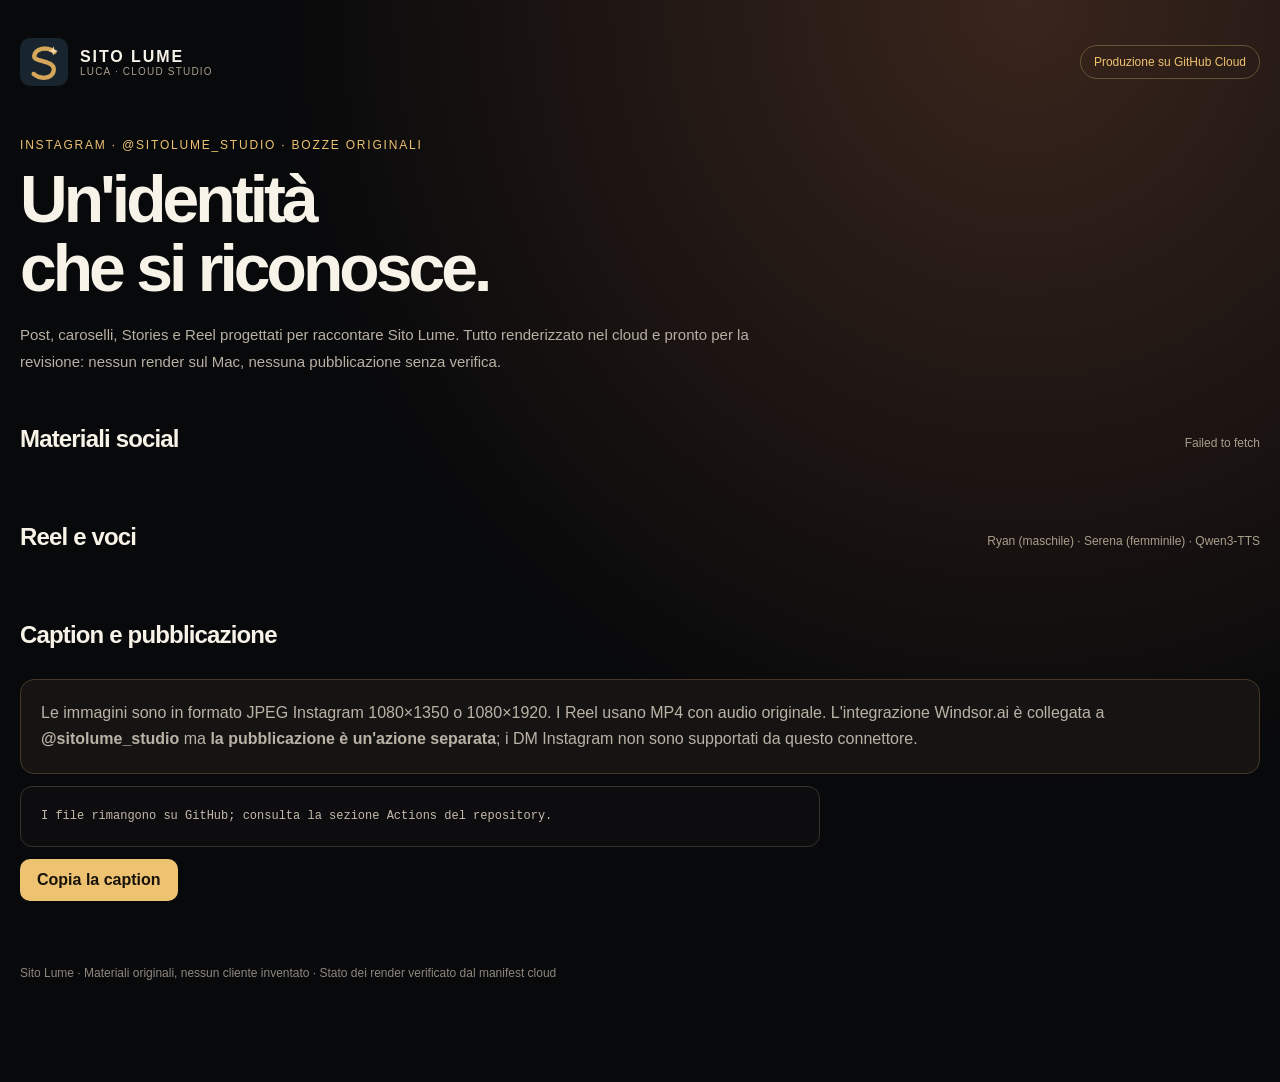
==== social/index.html @ ea02ffd5 "Add cloud-only Luca Instagram media gallery and verified render-status page" ====
<!doctype html>
<html lang="it"><head><meta charset="utf-8"><meta name="viewport" content="width=device-width,initial-scale=1">
<meta name="robots" content="noindex,nofollow">
<title>Luca · Sito Lume Cloud Studio</title>
<style>
:root{color-scheme:dark;font-family:Inter,-apple-system,BlinkMacSystemFont,"Segoe UI",sans-serif;--gold:#edc270;--fg:#f8f3e8;--muted:#a99e8c;--line:#453826}
*{box-sizing:border-box}body{margin:0;color:var(--fg);background:radial-gradient(ellipse at 80% 0,#39251c,#08090b 52%);min-height:100vh}
a{color:inherit;text-decoration:none}.wrap{max-width:1280px;margin:auto;padding:38px 20px 90px}
header{display:flex;align-items:center;justify-content:space-between;gap:16px;flex-wrap:wrap}
.brand{display:flex;align-items:center;gap:12px}.brand img{width:48px;height:48px;border-radius:10px}.brand strong{letter-spacing:.12em}.brand small{display:block;letter-spacing:.12em;font-size:10px;color:var(--muted)}
.supra{font-size:12px;letter-spacing:.15em;text-transform:uppercase;color:var(--gold);margin-top:52px}
h1{font-size:clamp(33px,5.5vw,66px);line-height:1.04;letter-spacing:-.06em;margin:13px 0 20px}
.lead{color:#b9b0a4;max-width:740px;line-height:1.75;font-size:15px}
.status{display:inline-block;border:1px solid #645436;border-radius:30px;padding:9px 13px;color:var(--gold);font-size:12px}
.section{margin-top:50px;display:flex;justify-content:space-between;align-items:baseline;gap:14px;flex-wrap:wrap}
h2{font-size:24px;margin:0;letter-spacing:-.035em}.sub{font-size:12px;color:var(--muted)}
.grid{display:grid;grid-template-columns:repeat(auto-fill,minmax(220px,1fr));gap:18px;margin-top:20px}
.card{background:#151516;border:1px solid #3b332c;border-radius:18px;overflow:hidden;transition:transform .16s,border-color .16s}
.card:hover{transform:translateY(-3px);border-color:#bc9857}
.card img{width:100%;height:auto;display:block;aspect-ratio:4/5;object-fit:cover}
.card.tall img{aspect-ratio:9/16}.card video{width:100%;aspect-ratio:9/16;background:#000}
.card footer{padding:12px 14px 16px;display:flex;justify-content:space-between;align-items:center;gap:6px}
.card footer b{font-size:13px}.card footer span{font-size:11px;color:var(--gold)}
.info{padding:20px;background:#161413;border:1px solid var(--line);border-radius:14px;line-height:1.65;color:#bbb2a6;margin-top:30px}
a.link{color:var(--gold);text-decoration:underline;text-underline-offset:3px}
pre{white-space:pre-wrap;word-break:break-word;font:12px/1.6 ui-monospace,monospace;color:#c4b9ac;background:#0d0d0f;padding:20px;border-radius:12px;border:1px solid #38312d;max-width:800px}
button{font:inherit;background:#edc270;color:#18120b;border:0;border-radius:10px;padding:12px 17px;font-weight:700;cursor:pointer}
.foot{color:#8f877d;font-size:12px;margin-top:65px}
</style>
</head><body><main class="wrap">
<header><a href="https://sitolume-studio.pages.dev/" class="brand"><img alt="Logo Sito Lume" src="../assets/email/sitolume-signature.png"><span><strong>SITO LUME</strong><small>LUCA · CLOUD STUDIO</small></span></a><a class="status" href="https://github.com/activefloow-prog/sitolume-studio/actions">Produzione su GitHub Cloud</a></header>
<div class="supra">Instagram · @sitolume_studio · Bozze originali</div>
<h1>Un'identità<br>che si riconosce.</h1>
<p class="lead">Post, caroselli, Stories e Reel progettati per raccontare Sito Lume. Tutto renderizzato nel cloud e pronto per la revisione: nessun render sul Mac, nessuna pubblicazione senza verifica.</p>
<div class="section"><h2>Materiali social</h2><span class="sub" id="edition">Cerco l'ultima produzione verificata…</span></div>
<div class="grid" id="visuals"></div>
<div class="section"><h2>Reel e voci</h2><span class="sub">Ryan (maschile) · Serena (femminile) · Qwen3-TTS</span></div>
<div class="grid" id="videos"></div>
<div class="section"><h2>Caption e pubblicazione</h2></div>
<div class="info">Le immagini sono in formato JPEG Instagram 1080×1350 o 1080×1920. I Reel usano MP4 con audio originale. L'integrazione Windsor.ai è collegata a <b>@sitolume_studio</b> ma <b>la pubblicazione è un'azione separata</b>; i DM Instagram non sono supportati da questo connettore.</div>
<pre id="caption">Caricamento caption…</pre>
<button id="copyCaption">Copia la caption</button>
<p class="foot">Sito Lume · Materiali originali, nessun cliente inventato · Stato dei render verificato dal manifest cloud</p>
</main>
<script>
(function(){
"use strict";
const repo="https://api.github.com/repos/activefloow-prog/sitolume-studio/contents/social/";
const raw="https://raw.githubusercontent.com/activefloow-prog/sitolume-studio/main/social/";
const pic=(label,url,tall)=>{const a=document.createElement("a");a.className="card"+(tall?" tall":"");a.href=url;a.target="_blank";a.rel="noopener noreferrer";const img=document.createElement("img");img.src=url;img.loading="lazy";img.alt=label;const footer=document.createElement("footer");const name=document.createElement("b");name.textContent=label;const span=document.createElement("span");span.textContent="Apri JPG";footer.append(name,span);a.append(img,footer);return a};
const video=(label,url,available)=>{const div=document.createElement("div");div.className="card tall";if(available){const v=document.createElement("video");v.controls=true;v.preload="none";v.src=url;v.playsInline=true;div.append(v)}else{const p=document.createElement("p");p.style.padding="22px";p.textContent="Il Reel non è ancora stato generato o verificato.";div.append(p)}const footer=document.createElement("footer");const n=document.createElement("b");n.textContent=label;const st=document.createElement("span");st.textContent=available?"MP4 disponibile":"Da generare";footer.append(n,st);div.append(footer);return div};
async function loadLatest(folder){const r=await fetch(repo+folder,{headers:{Accept:"application/vnd.github+json"}});if(!r.ok)throw Error("Nessun archivio cloud");const items=await r.json();const dirs=items.filter(x=>x.type==="dir").sort((a,b)=>b.name.localeCompare(a.name));if(!dirs.length)throw Error("Nessuna produzione");return folder+"/"+dirs[0].name}
async function start(){let dir;try{dir=await loadLatest("generated")}catch{dir=await loadLatest("preview")}
const endpoint=raw+dir+"/";const res=await fetch(endpoint+"manifest.json",{cache:"no-cache"});if(!res.ok)throw Error("Il manifest del render non è disponibile");
const m=await res.json();document.getElementById("edition").textContent="Lotto "+dir.split("/").pop()+" · "+(m.production?.visuals||"anteprima tecnica");
const grid=document.getElementById("visuals");grid.replaceChildren(pic("Post principale",endpoint+m.post,false),...m.carousel.map((name,i)=>pic("Carosello "+(i+1),endpoint+name,false)),pic("Story verticale",endpoint+m.story,true));
const clips=document.getElementById("videos");clips.replaceChildren(video("Reel Ryan · voce maschile",endpoint+"reel-ryan.mp4",m.production?.ryan_reel==="verified"),video("Reel Serena · voce femminile",endpoint+"reel-serena.mp4",m.production?.serena_reel==="verified"));
document.getElementById("caption").textContent=m.caption||"Caption da preparare";
document.getElementById("copyCaption").onclick=()=>navigator.clipboard.writeText(m.caption||"").then(()=>{document.getElementById("copyCaption").textContent="Copiata"});
}
start().catch(e=>{document.getElementById("edition").textContent=e.message;document.getElementById("caption").textContent="I file rimangono su GitHub; consulta la sezione Actions del repository."});
})();
</script></body></html>
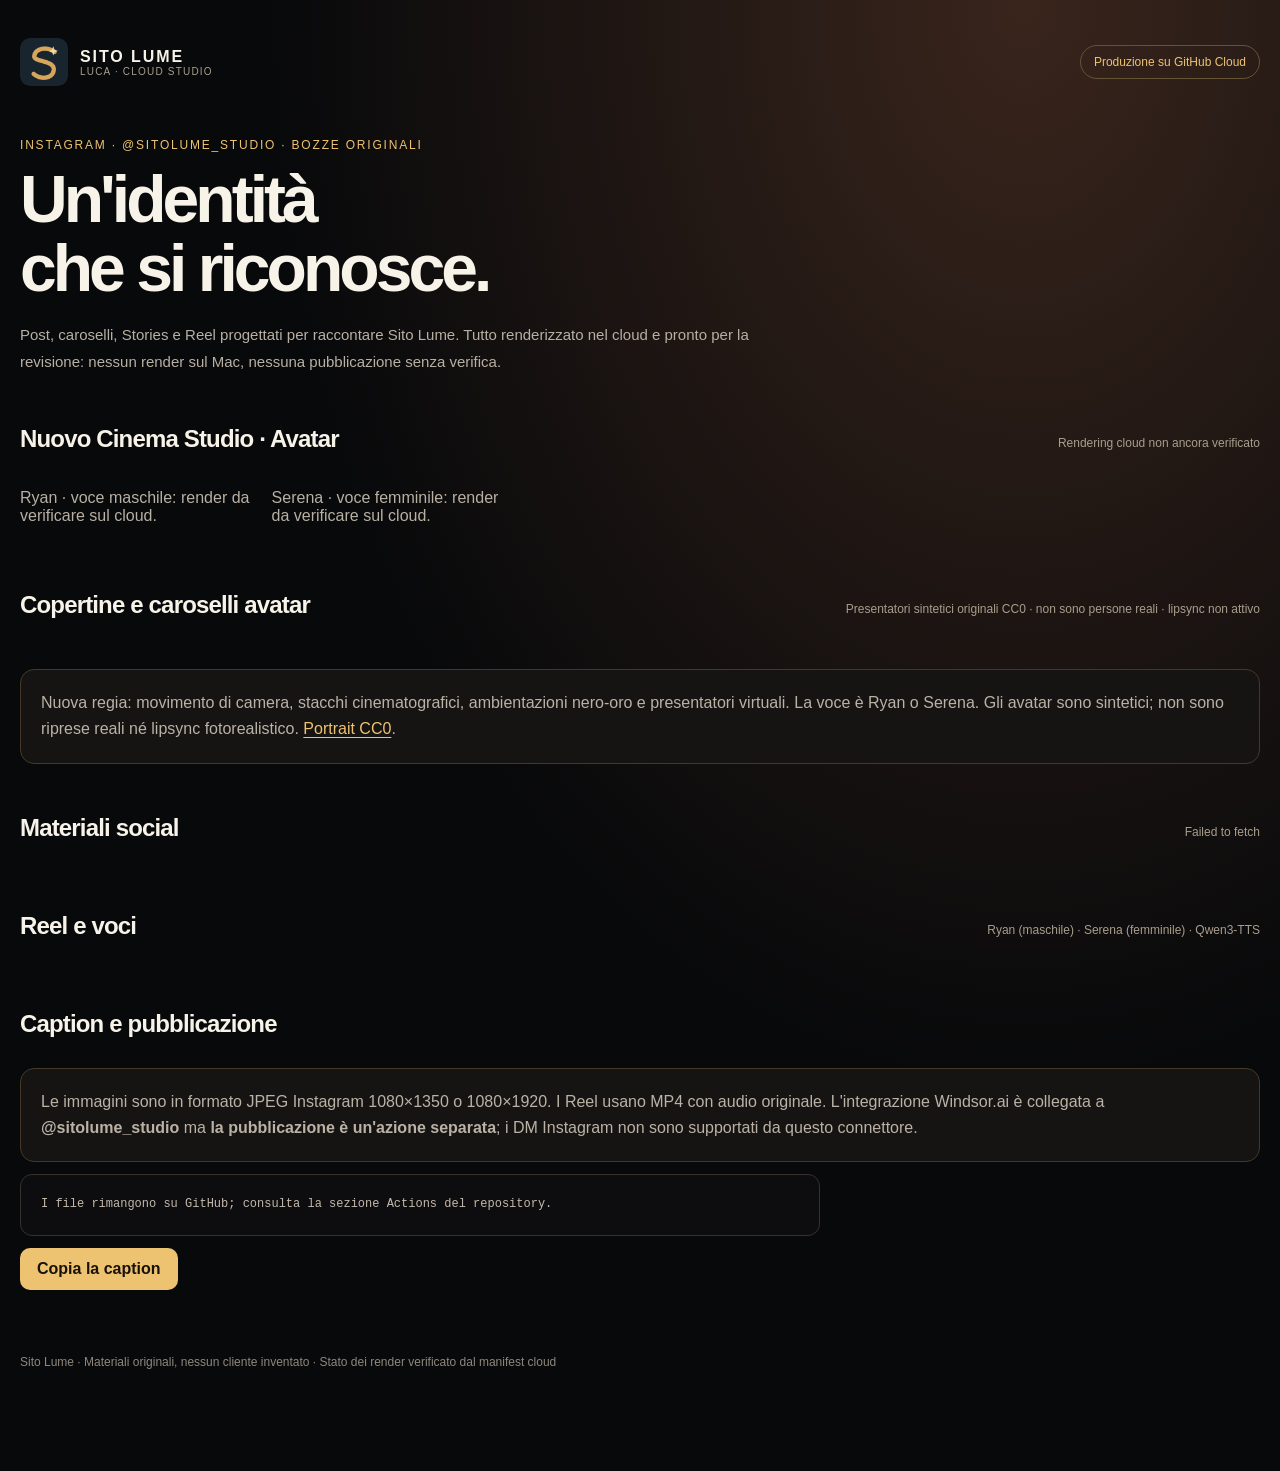
==== commit d6a30e86: "Show new cinematic avatar reels and source-licensed virtual presenters first in Luca gallery" ====
--- a/social/index.html
+++ b/social/index.html
@@ -32,6 +32,11 @@
 <div class="supra">Instagram · @sitolume_studio · Bozze originali</div>
 <h1>Un'identità<br>che si riconosce.</h1>
 <p class="lead">Post, caroselli, Stories e Reel progettati per raccontare Sito Lume. Tutto renderizzato nel cloud e pronto per la revisione: nessun render sul Mac, nessuna pubblicazione senza verifica.</p>
+<div class="section"><h2>Nuovo Cinema Studio · Avatar</h2><span class="sub" id="cinemaStatus">Verifica render in cloud…</span></div>
+<div class="grid" id="cinemaVideos"></div>
+<div class="section"><h2>Copertine e caroselli avatar</h2><span class="sub">Presentatori sintetici originali CC0 · non sono persone reali · lipsync non attivo</span></div>
+<div class="grid" id="cinemaImages"></div>
+<div class="info">Nuova regia: movimento di camera, stacchi cinematografici, ambientazioni nero-oro e presentatori virtuali. La voce è Ryan o Serena. Gli avatar sono sintetici; non sono riprese reali né lipsync fotorealistico. <a class="link" href="https://github.com/visualizevalue/headshots" target="_blank" rel="noopener">Portrait CC0</a>.</div>
 <div class="section"><h2>Materiali social</h2><span class="sub" id="edition">Cerco l'ultima produzione verificata…</span></div>
 <div class="grid" id="visuals"></div>
 <div class="section"><h2>Reel e voci</h2><span class="sub">Ryan (maschile) · Serena (femminile) · Qwen3-TTS</span></div>
@@ -49,6 +54,25 @@
 const raw="https://raw.githubusercontent.com/activefloow-prog/sitolume-studio/main/social/";
 const pic=(label,url,tall)=>{const a=document.createElement("a");a.className="card"+(tall?" tall":"");a.href=url;a.target="_blank";a.rel="noopener noreferrer";const img=document.createElement("img");img.src=url;img.loading="lazy";img.alt=label;const footer=document.createElement("footer");const name=document.createElement("b");name.textContent=label;const span=document.createElement("span");span.textContent="Apri JPG";footer.append(name,span);a.append(img,footer);return a};
 const video=(label,url,available)=>{const div=document.createElement("div");div.className="card tall";if(available){const v=document.createElement("video");v.controls=true;v.preload="none";v.src=url;v.playsInline=true;div.append(v)}else{const p=document.createElement("p");p.style.padding="22px";p.textContent="Il Reel non è ancora stato generato o verificato.";div.append(p)}const footer=document.createElement("footer");const n=document.createElement("b");n.textContent=label;const st=document.createElement("span");st.textContent=available?"MP4 disponibile":"Da generare";footer.append(n,st);div.append(footer);return div};
+async function loadCinema(){
+const root=raw+"cinema/2026-11-11/";
+const cases=[["ryan","Ryan · voce maschile"],["serena","Serena · voce femminile"]];
+let ok=0;
+for(const [id,title] of cases){
+try{
+ const response=await fetch(root+id+"/cinema-"+id+".json",{cache:"no-cache"});
+ if(!response.ok)throw Error("not ready");
+ const manifest=await response.json();
+ if(manifest.render!=="verified")throw Error("not verified");
+ const folder=root+id+"/";
+ document.getElementById("cinemaVideos").append(video("Cinematic Reel · "+title,folder+manifest.video,true));
+ document.getElementById("cinemaImages").append(pic("Copertina avatar · "+title,folder+manifest.cover,false),...manifest.carousel.map((path,i)=>pic("Cinema "+title+" · "+(i+1),folder+path,false)));
+ ok++;
+}catch(e){const p=document.createElement("p");p.style.color="#b9b0a4";p.textContent=title+": render da verificare sul cloud.";document.getElementById("cinemaVideos").append(p)}
+}
+document.getElementById("cinemaStatus").textContent=ok===2?"Due Reel cinematografici verificati":ok===1?"Un Reel pronto, un Reel in verifica":"Rendering cloud non ancora verificato";
+}
+loadCinema().catch(()=>{document.getElementById("cinemaStatus").textContent="Non ancora disponibile";});
 async function loadLatest(folder){const r=await fetch(repo+folder,{headers:{Accept:"application/vnd.github+json"}});if(!r.ok)throw Error("Nessun archivio cloud");const items=await r.json();const dirs=items.filter(x=>x.type==="dir").sort((a,b)=>b.name.localeCompare(a.name));if(!dirs.length)throw Error("Nessuna produzione");return folder+"/"+dirs[0].name}
 async function start(){let dir;try{dir=await loadLatest("generated")}catch{dir=await loadLatest("preview")}
 const endpoint=raw+dir+"/";const res=await fetch(endpoint+"manifest.json",{cache:"no-cache"});if(!res.ok)throw Error("Il manifest del render non è disponibile");
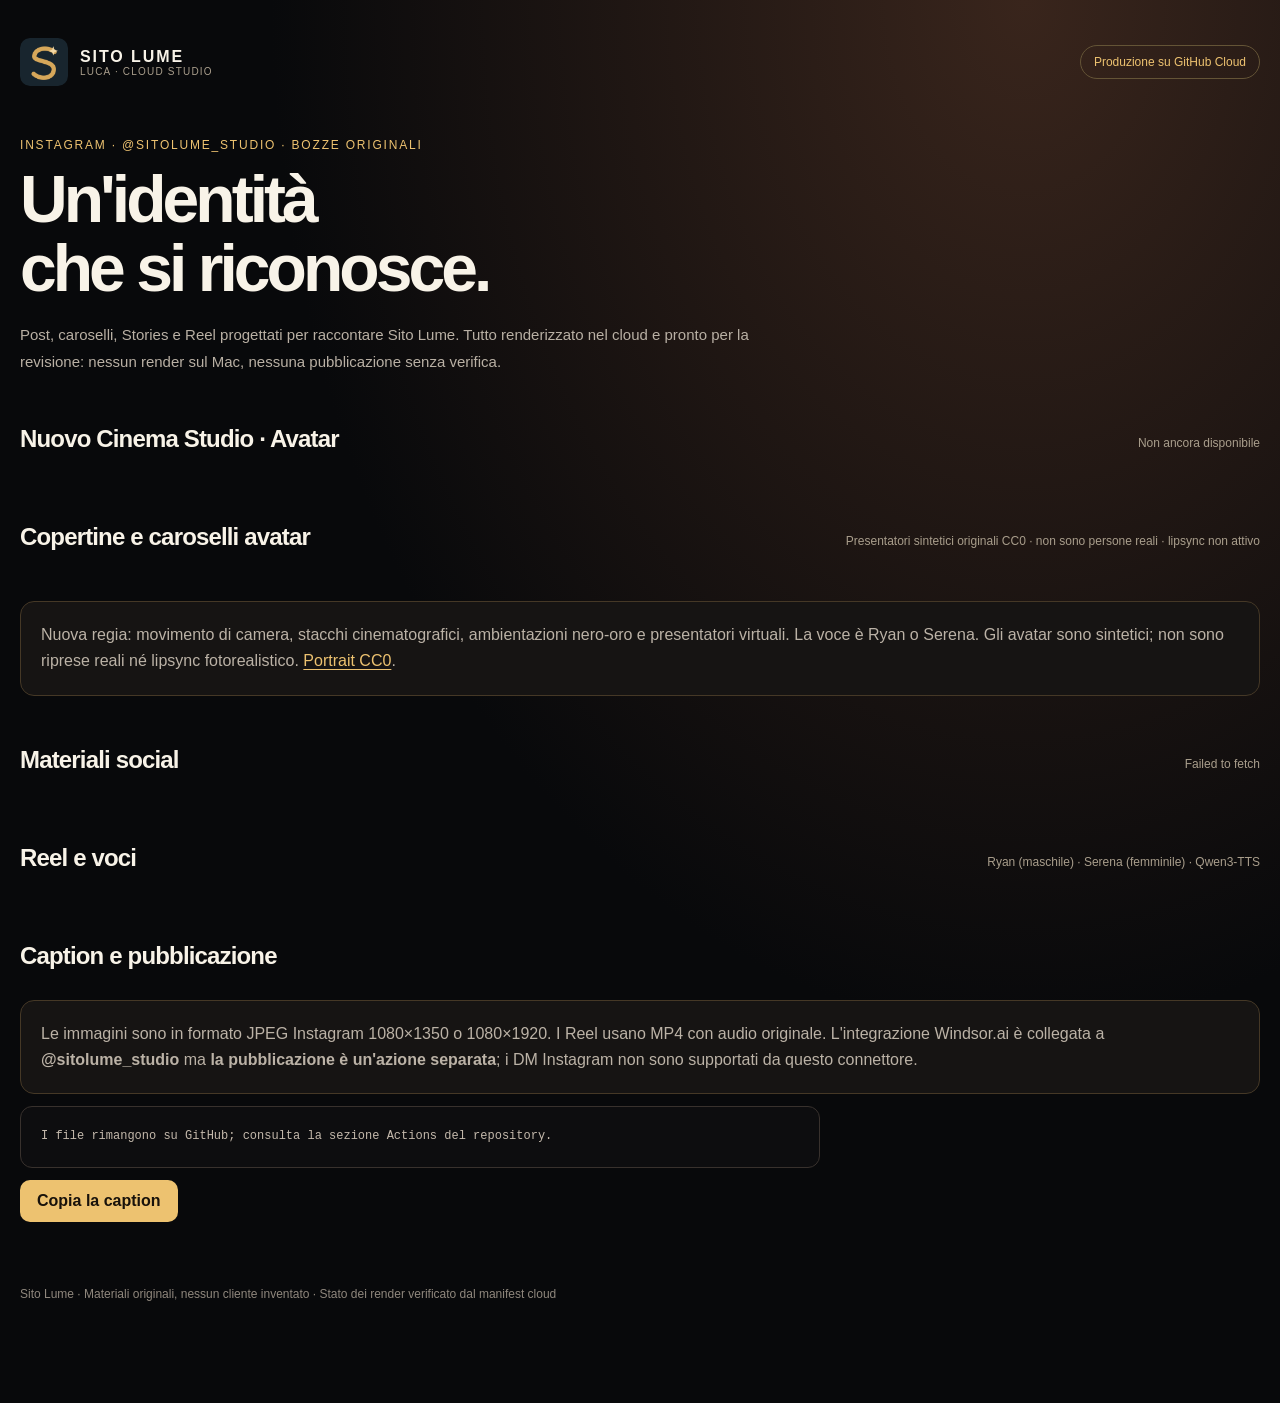
==== commit a9f6d591: "Show newest Sito Lume cinematic avatar production automatically in cloud gallery" ====
--- a/social/index.html
+++ b/social/index.html
@@ -55,7 +55,8 @@
 const pic=(label,url,tall)=>{const a=document.createElement("a");a.className="card"+(tall?" tall":"");a.href=url;a.target="_blank";a.rel="noopener noreferrer";const img=document.createElement("img");img.src=url;img.loading="lazy";img.alt=label;const footer=document.createElement("footer");const name=document.createElement("b");name.textContent=label;const span=document.createElement("span");span.textContent="Apri JPG";footer.append(name,span);a.append(img,footer);return a};
 const video=(label,url,available)=>{const div=document.createElement("div");div.className="card tall";if(available){const v=document.createElement("video");v.controls=true;v.preload="none";v.src=url;v.playsInline=true;div.append(v)}else{const p=document.createElement("p");p.style.padding="22px";p.textContent="Il Reel non è ancora stato generato o verificato.";div.append(p)}const footer=document.createElement("footer");const n=document.createElement("b");n.textContent=label;const st=document.createElement("span");st.textContent=available?"MP4 disponibile":"Da generare";footer.append(n,st);div.append(footer);return div};
 async function loadCinema(){
-const root=raw+"cinema/2026-11-11/";
+const newestCinema=await loadLatest("cinema");
+const root=raw+newestCinema+"/";
 const cases=[["ryan","Ryan · voce maschile"],["serena","Serena · voce femminile"]];
 let ok=0;
 for(const [id,title] of cases){
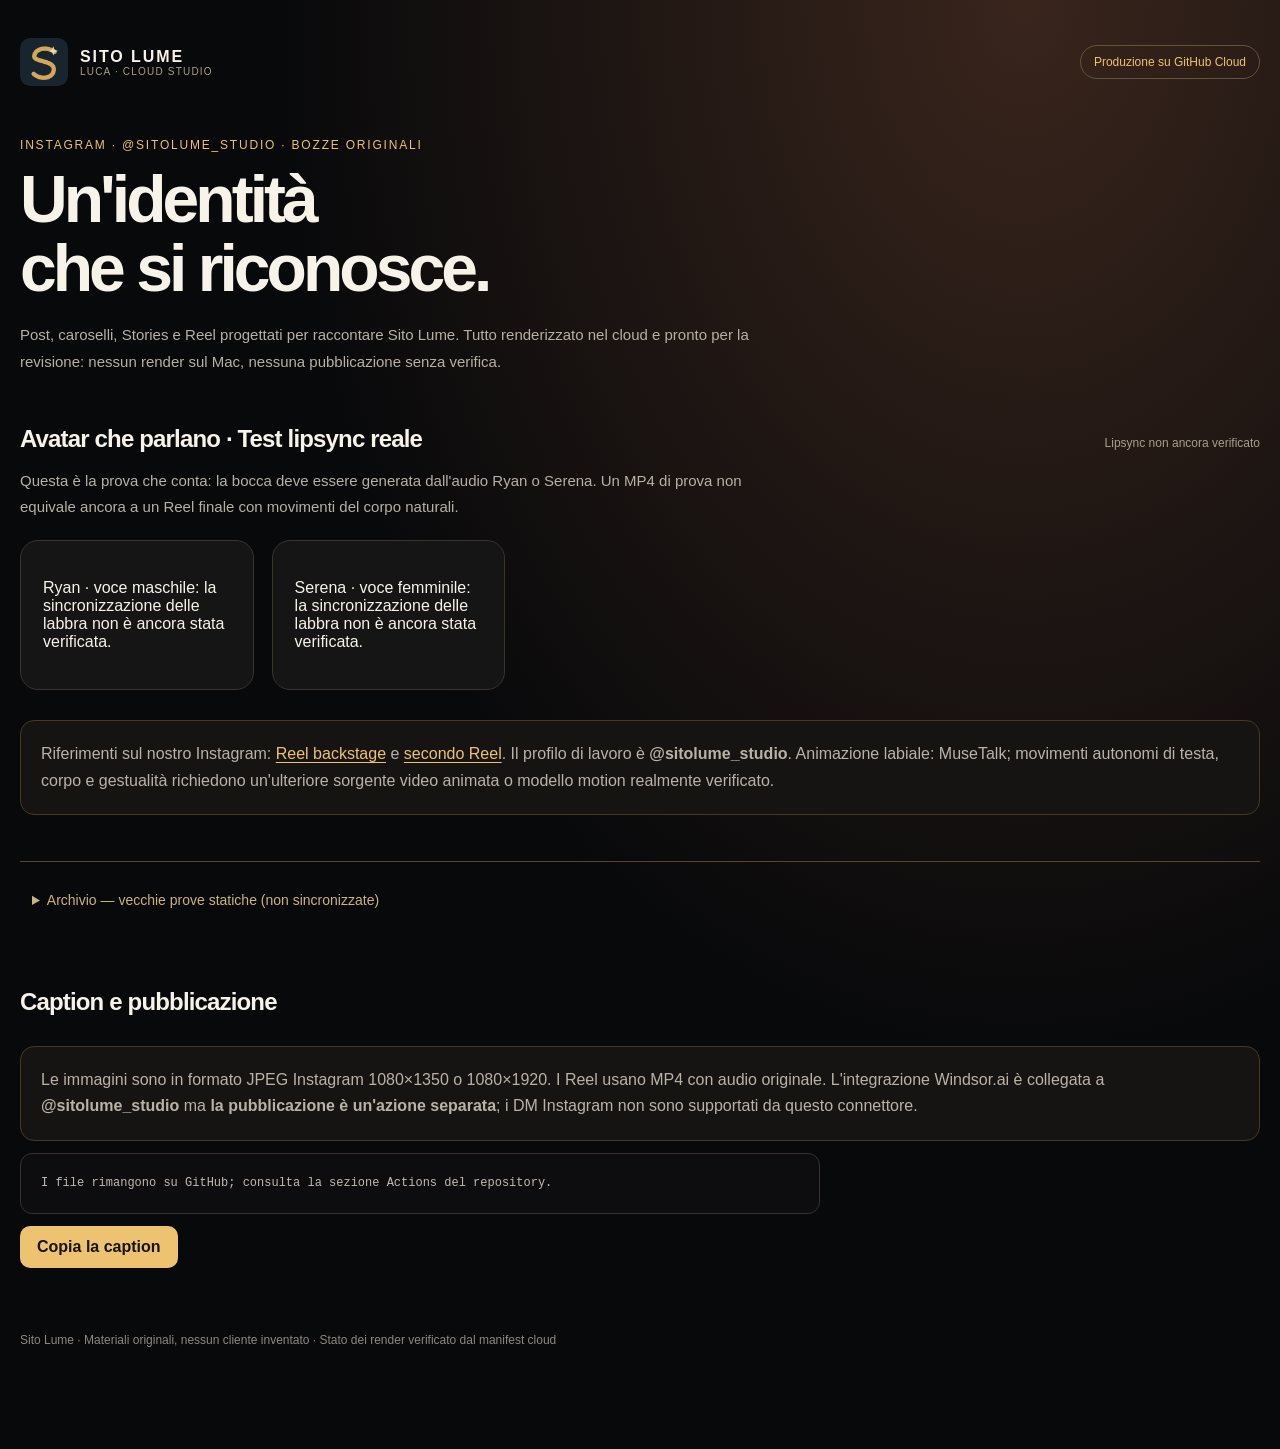
==== commit 2777083e: "Prioritize real audio-driven lip sync proof and archive old unsynced slideshow reels" ====
--- a/social/index.html
+++ b/social/index.html
@@ -26,12 +26,17 @@
 pre{white-space:pre-wrap;word-break:break-word;font:12px/1.6 ui-monospace,monospace;color:#c4b9ac;background:#0d0d0f;padding:20px;border-radius:12px;border:1px solid #38312d;max-width:800px}
 button{font:inherit;background:#edc270;color:#18120b;border:0;border-radius:10px;padding:12px 17px;font-weight:700;cursor:pointer}
 .foot{color:#8f877d;font-size:12px;margin-top:65px}
-</style>
+.archive{border-top:1px solid #594331;margin-top:46px;padding:18px 0}.archive>summary{cursor:pointer;color:#ceb181;font-size:14px;padding:12px}.archive[open]>summary{margin-bottom:20px}</style>
 </head><body><main class="wrap">
 <header><a href="https://sitolume-studio.pages.dev/" class="brand"><img alt="Logo Sito Lume" src="../assets/email/sitolume-signature.png"><span><strong>SITO LUME</strong><small>LUCA · CLOUD STUDIO</small></span></a><a class="status" href="https://github.com/activefloow-prog/sitolume-studio/actions">Produzione su GitHub Cloud</a></header>
 <div class="supra">Instagram · @sitolume_studio · Bozze originali</div>
 <h1>Un'identità<br>che si riconosce.</h1>
 <p class="lead">Post, caroselli, Stories e Reel progettati per raccontare Sito Lume. Tutto renderizzato nel cloud e pronto per la revisione: nessun render sul Mac, nessuna pubblicazione senza verifica.</p>
+<div class="section"><h2>Avatar che parlano · Test lipsync reale</h2><span class="sub" id="syncStatus">Verifica in corso sul cloud…</span></div>
+<p class="lead">Questa è la prova che conta: la bocca deve essere generata dall'audio Ryan o Serena. Un MP4 di prova non equivale ancora a un Reel finale con movimenti del corpo naturali.</p>
+<div class="grid" id="syncVideos"></div>
+<div class="info">Riferimenti sul nostro Instagram: <a class="link" target="_blank" rel="noopener" href="https://www.instagram.com/reel/DfYEkb5t3Mq/">Reel backstage</a> e <a class="link" target="_blank" rel="noopener" href="https://www.instagram.com/reel/DfZqXATocv0/">secondo Reel</a>. Il profilo di lavoro è <strong>@sitolume_studio</strong>. Animazione labiale: MuseTalk; movimenti autonomi di testa, corpo e gestualità richiedono un'ulteriore sorgente video animata o modello motion realmente verificato.</div>
+<details class="archive"><summary>Archivio — vecchie prove statiche (non sincronizzate)</summary>
 <div class="section"><h2>Nuovo Cinema Studio · Avatar</h2><span class="sub" id="cinemaStatus">Verifica render in cloud…</span></div>
 <div class="grid" id="cinemaVideos"></div>
 <div class="section"><h2>Copertine e caroselli avatar</h2><span class="sub">Presentatori sintetici originali CC0 · non sono persone reali · lipsync non attivo</span></div>
@@ -41,6 +46,7 @@
 <div class="grid" id="visuals"></div>
 <div class="section"><h2>Reel e voci</h2><span class="sub">Ryan (maschile) · Serena (femminile) · Qwen3-TTS</span></div>
 <div class="grid" id="videos"></div>
+</details>
 <div class="section"><h2>Caption e pubblicazione</h2></div>
 <div class="info">Le immagini sono in formato JPEG Instagram 1080×1350 o 1080×1920. I Reel usano MP4 con audio originale. L'integrazione Windsor.ai è collegata a <b>@sitolume_studio</b> ma <b>la pubblicazione è un'azione separata</b>; i DM Instagram non sono supportati da questo connettore.</div>
 <pre id="caption">Caricamento caption…</pre>
@@ -54,6 +60,28 @@
 const raw="https://raw.githubusercontent.com/activefloow-prog/sitolume-studio/main/social/";
 const pic=(label,url,tall)=>{const a=document.createElement("a");a.className="card"+(tall?" tall":"");a.href=url;a.target="_blank";a.rel="noopener noreferrer";const img=document.createElement("img");img.src=url;img.loading="lazy";img.alt=label;const footer=document.createElement("footer");const name=document.createElement("b");name.textContent=label;const span=document.createElement("span");span.textContent="Apri JPG";footer.append(name,span);a.append(img,footer);return a};
 const video=(label,url,available)=>{const div=document.createElement("div");div.className="card tall";if(available){const v=document.createElement("video");v.controls=true;v.preload="none";v.src=url;v.playsInline=true;div.append(v)}else{const p=document.createElement("p");p.style.padding="22px";p.textContent="Il Reel non è ancora stato generato o verificato.";div.append(p)}const footer=document.createElement("footer");const n=document.createElement("b");n.textContent=label;const st=document.createElement("span");st.textContent=available?"MP4 disponibile":"Da generare";footer.append(n,st);div.append(footer);return div};
+async function loadLipSyncPilot(){
+ const root=raw+"lipsync/2026-11-11/";
+ const cases=[["ryan","Ryan · voce maschile"],["serena","Serena · voce femminile"]];
+ let ok=0;
+ const wrap=document.getElementById("syncVideos");
+ for(const [id,label] of cases){
+  try{
+   const req=await fetch(root+id+"/status.json",{cache:"no-store"});
+   if(!req.ok)throw Error("unverified");
+   const status=await req.json();
+   if(status.verified!==true || status.lipsync_model!=="TMElyralab/MuseTalk v1.5")throw Error("not certified");
+   wrap.append(video("Lipsync reale · "+label+" · prova 5 s",root+id+"/"+status.output,true));
+   ok++;
+  }catch(e){
+   const holder=document.createElement("div");holder.className="card";
+   const p=document.createElement("p");p.style.padding="22px";p.textContent=label+": la sincronizzazione delle labbra non è ancora stata verificata.";
+   holder.append(p);wrap.append(holder);
+  }
+ }
+ document.getElementById("syncStatus").textContent=ok===2?"Ryan e Serena: due prove labiali verificate":ok===1?"Una prova lipsync verificata; seconda in verifica":"Lipsync non ancora verificato";
+}
+loadLipSyncPilot().catch(()=>{document.getElementById("syncStatus").textContent="Test non disponibile";});
 async function loadCinema(){
 const newestCinema=await loadLatest("cinema");
 const root=raw+newestCinema+"/";
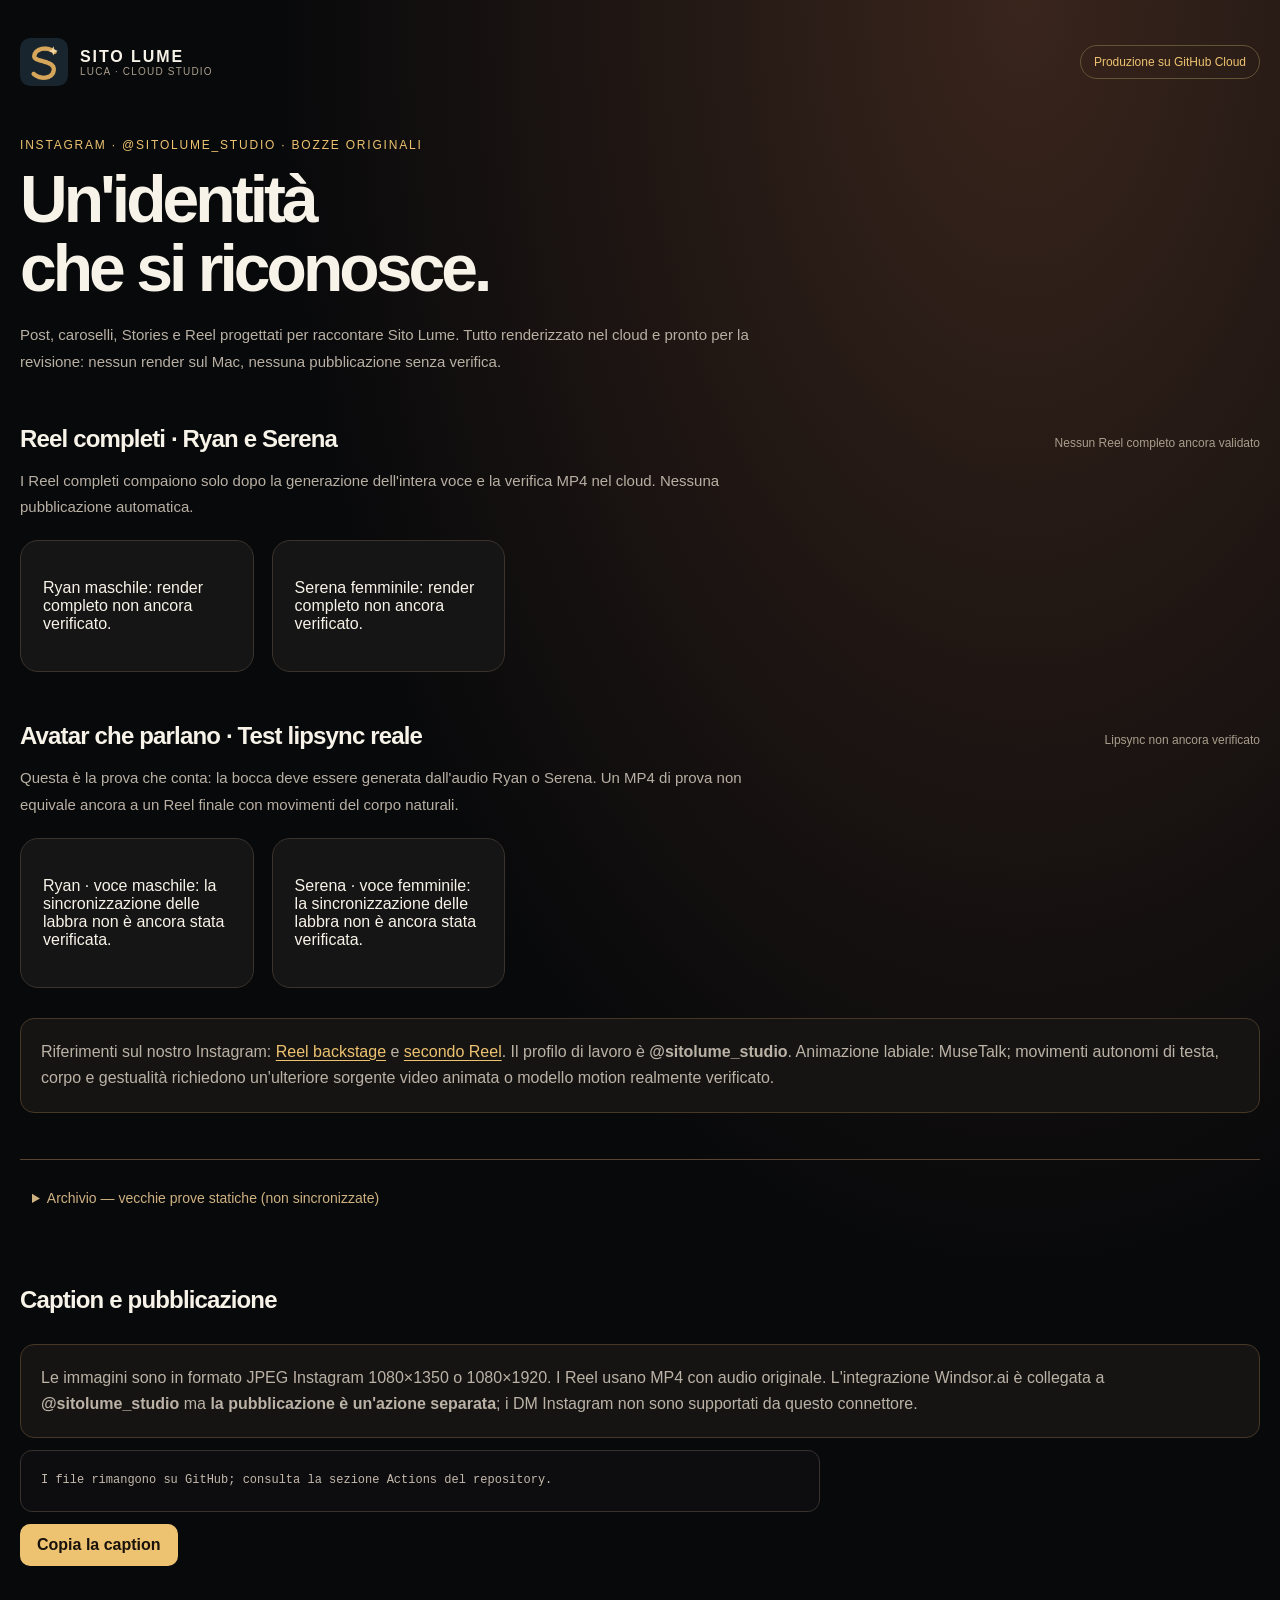
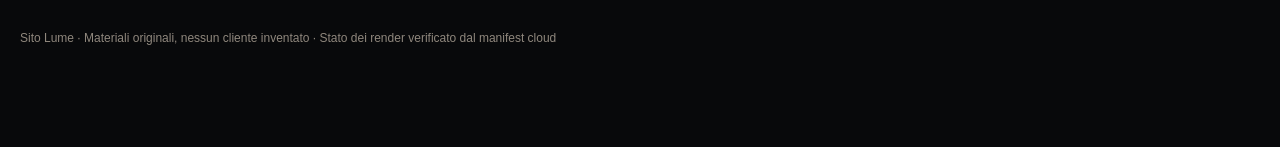
==== commit eb9bada3: "Surface full length Ryan and Serena lip-sync Reels only after completed verified cloud outputs" ====
--- a/social/index.html
+++ b/social/index.html
@@ -32,6 +32,9 @@
 <div class="supra">Instagram · @sitolume_studio · Bozze originali</div>
 <h1>Un'identità<br>che si riconosce.</h1>
 <p class="lead">Post, caroselli, Stories e Reel progettati per raccontare Sito Lume. Tutto renderizzato nel cloud e pronto per la revisione: nessun render sul Mac, nessuna pubblicazione senza verifica.</p>
+<div class="section"><h2>Reel completi · Ryan e Serena</h2><span class="sub" id="fullSyncStatus">Render completo non ancora verificato</span></div>
+<p class="lead">I Reel completi compaiono solo dopo la generazione dell'intera voce e la verifica MP4 nel cloud. Nessuna pubblicazione automatica.</p>
+<div class="grid" id="fullSyncVideos"></div>
 <div class="section"><h2>Avatar che parlano · Test lipsync reale</h2><span class="sub" id="syncStatus">Verifica in corso sul cloud…</span></div>
 <p class="lead">Questa è la prova che conta: la bocca deve essere generata dall'audio Ryan o Serena. Un MP4 di prova non equivale ancora a un Reel finale con movimenti del corpo naturali.</p>
 <div class="grid" id="syncVideos"></div>
@@ -60,6 +63,29 @@
 const raw="https://raw.githubusercontent.com/activefloow-prog/sitolume-studio/main/social/";
 const pic=(label,url,tall)=>{const a=document.createElement("a");a.className="card"+(tall?" tall":"");a.href=url;a.target="_blank";a.rel="noopener noreferrer";const img=document.createElement("img");img.src=url;img.loading="lazy";img.alt=label;const footer=document.createElement("footer");const name=document.createElement("b");name.textContent=label;const span=document.createElement("span");span.textContent="Apri JPG";footer.append(name,span);a.append(img,footer);return a};
 const video=(label,url,available)=>{const div=document.createElement("div");div.className="card tall";if(available){const v=document.createElement("video");v.controls=true;v.preload="none";v.src=url;v.playsInline=true;div.append(v)}else{const p=document.createElement("p");p.style.padding="22px";p.textContent="Il Reel non è ancora stato generato o verificato.";div.append(p)}const footer=document.createElement("footer");const n=document.createElement("b");n.textContent=label;const st=document.createElement("span");st.textContent=available?"MP4 disponibile":"Da generare";footer.append(n,st);div.append(footer);return div};
+async function loadFullLipSync(){
+ const root=raw+"lipsync/full/2026-11-11/";
+ const cases=[["ryan","Ryan maschile"],["serena","Serena femminile"]];
+ let ok=0;
+ const container=document.getElementById("fullSyncVideos");
+ for(const [id,label] of cases){
+  try{
+    const response=await fetch(root+id+"/status.json",{cache:"no-store"});
+    if(!response.ok)throw Error("missing");
+    const status=await response.json();
+    if(status.verified!==true || status.lipsync_model!=="TMElyralab/MuseTalk v1.5")throw Error("not verified");
+    container.append(video("Reel completo · "+label,root+id+"/"+status.output,true));
+    ok++;
+  }catch(e){
+    const p=document.createElement("div");
+    p.className="card";
+    p.innerHTML="<p style='padding:22px'>"+label+": render completo non ancora verificato.</p>";
+    container.append(p);
+  }
+ }
+ document.getElementById("fullSyncStatus").textContent=ok===2?"Due Reel con audio completo verificati":ok===1?"Un Reel completo verificato":"Nessun Reel completo ancora validato";
+}
+loadFullLipSync().catch(()=>{document.getElementById("fullSyncStatus").textContent="Produzione completa da verificare";});
 async function loadLipSyncPilot(){
  const root=raw+"lipsync/2026-11-11/";
  const cases=[["ryan","Ryan · voce maschile"],["serena","Serena · voce femminile"]];
